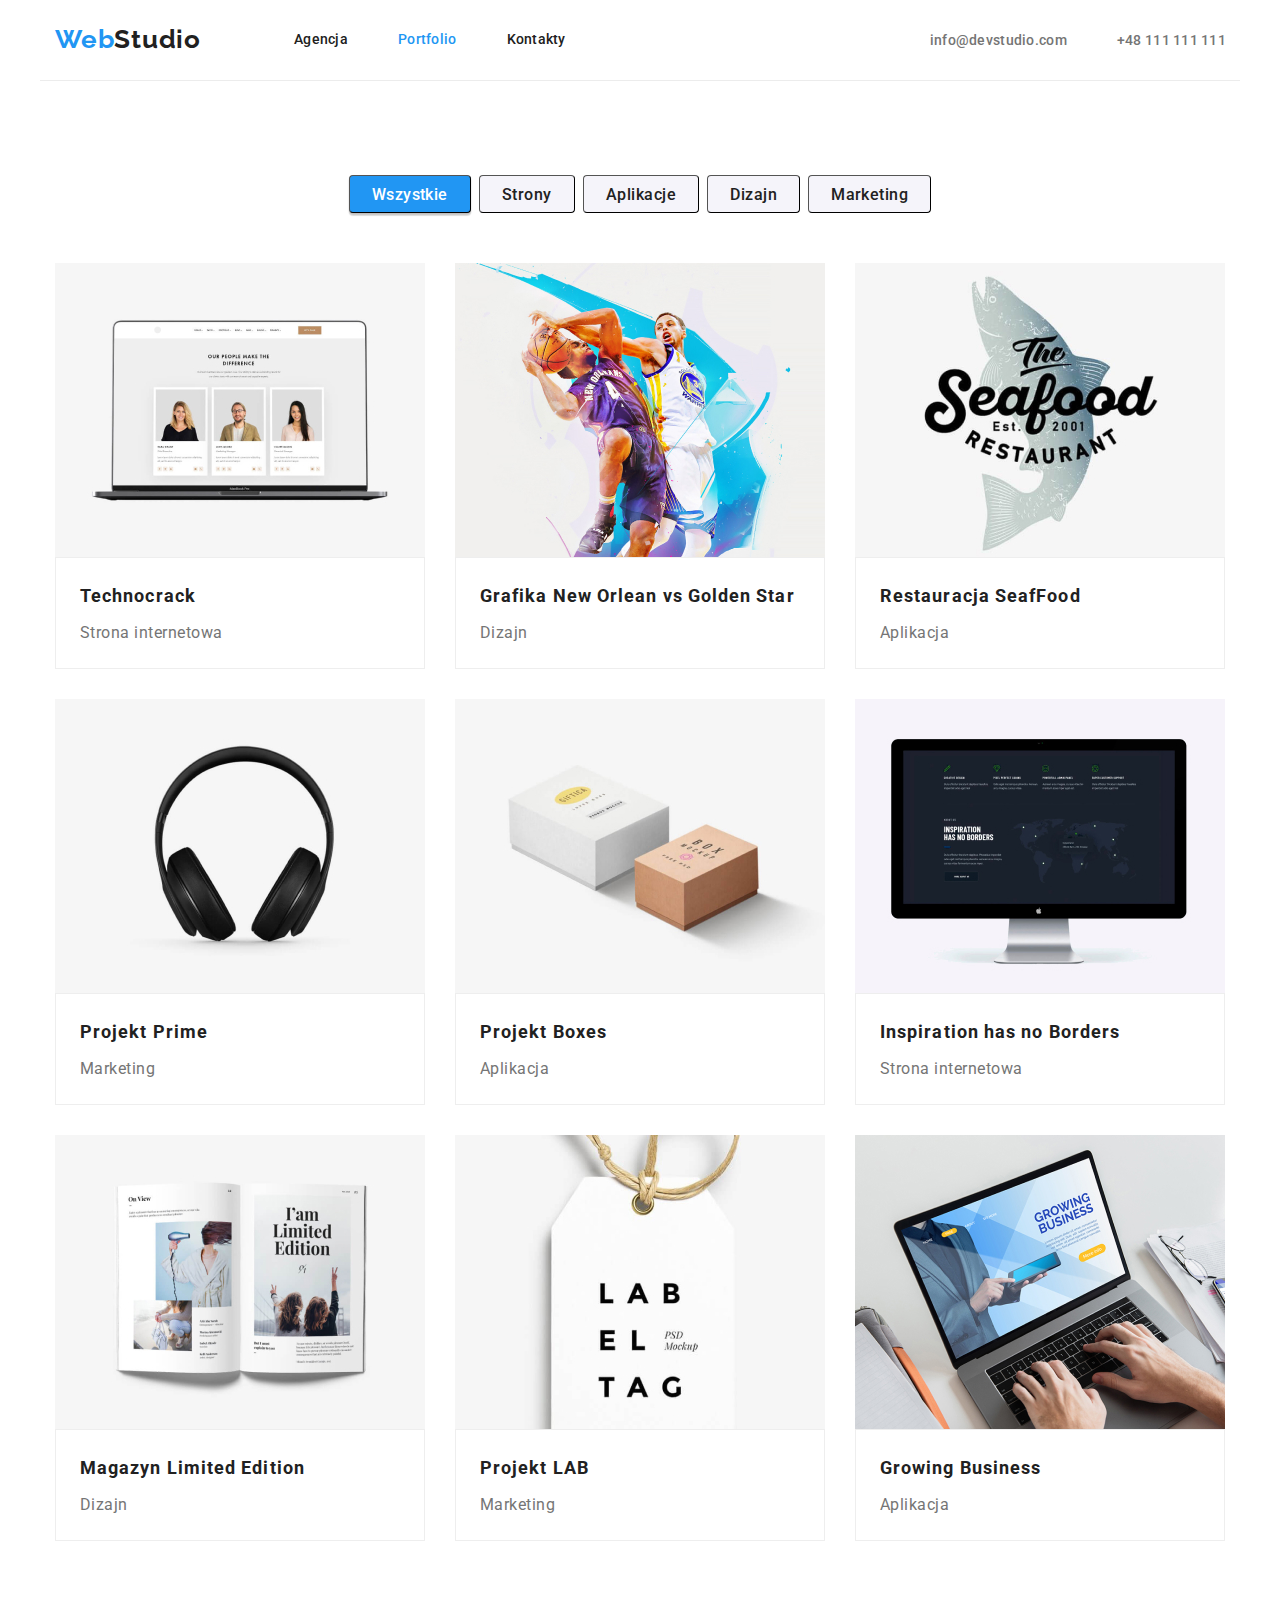
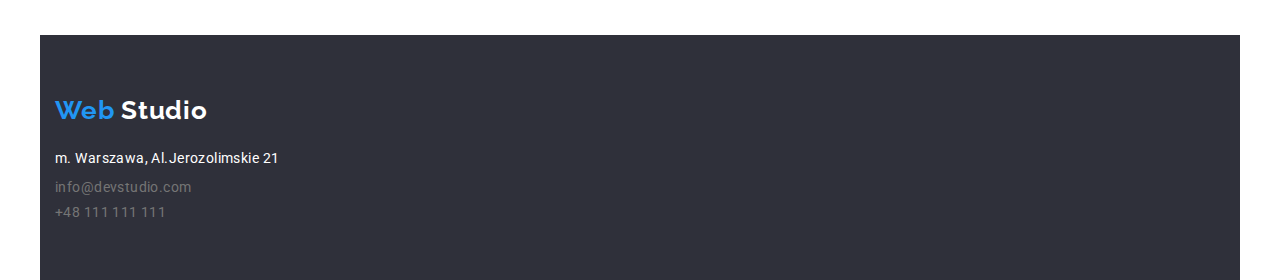
==== portfolio.html @ 27b205ba "Initial commit" ====
<!DOCTYPE html>
<html lang="pl">
  <head>
    <meta charset="UTF-8" />
    <meta http-equiv="X-UA-Compatible" content="IE=edge" />
    <meta name="viewport" content="width=device-width, initial-scale=1.0" />
    <title>Zad-dom-2-Porfolio</title>
    <link rel="preconnect" href="https://fonts.googleapis.com" />
    <link rel="preconnect" href="https://fonts.gstatic.com" crossorigin />
    <link href="https://fonts.googleapis.com/css2?family=Roboto:wght@400;500;700;900&display=swap" rel="stylesheet" />
    <link href="https://fonts.googleapis.com/css2?family=Raleway:wght@700&display=swap" rel="stylesheet" />
    <link rel="stylesheet" href="node_modules/modern-normalize/modern-normalize.css">
    <link rel="stylesheet" href="./css/styles.css" />
  </head>
  <body>
    <header class="strona naglowek odstep">
      <a class="logo logo-margines-lewy" href="index.html">
        <span>Web</span><span class="logo-stopka-gora">Studio</span>
      </a>
      <nav style="padding-left: 93px">
        <a class="link" href="index.html">Agencja</a>
        <span style="padding-left: 46px"></span>
        <a class="link" href=" portfolio.html" style="color: var(--kolor-logo)">Portfolio</a>
        <span style="padding-left: 46px"></span>
        <a class="link" href="#">Kontakty</a>
      </nav>
      <a class="kontakt" href="mailto:info@devstudio.com" style="padding-left: 364px">info@devstudio.com</a>
      <a class="kontakt" href="#" style="padding-left: 50px">+48 111 111 111</a>
    </header>
    <main class="strona odstep-sekcji">
      <div class="wiersz-przyciskow">
        <button class="przycisk przycisk-aktywny">Wszystkie</button>
        <button class="przycisk">Strony</button>
        <button class="przycisk">Aplikacje</button>
        <button class="przycisk">Dizajn</button>
        <button class="przycisk">Marketing</button>
      </div>
      <div class="kolumna-obrazow ">
        <div class="wiersz-obrazow ">
          <div>
            <img class="obraz" src="./images/technocrack.jpg" alt="pict1-1" />
            <div>
              <p class="obraz-tytul">Technocrack</p>
              <p class="obraz-opis">Strona internetowa</p>
            </div>
          </div>
          <div>
            <img class="obraz" src="./images/new_orlean.jpg" alt="pict2-1" />
            <div>
              <p class="obraz-tytul">Grafika New Orlean vs Golden Star</p>
              <p class="obraz-opis">Dizajn</p>
            </div>
          </div>
          <div>
            <img class="obraz" src="./images/seafood.jpg" alt="pict3-1" />
            <div>
              <p class="obraz-tytul">Restauracja SeafFood</p>
              <p class="obraz-opis">Aplikacja</p>
            </div>
          </div>
        </div>
        <div class="wiersz-obrazow">
          <div>
            <img class="obraz" src="./images/sluchawki.jpg" alt="pict2-1" />
            <div>
              <p class="obraz-tytul">Projekt Prime</p>
              <p class="obraz-opis">Marketing</p>
            </div>
          </div>
          <div>
            <img class="obraz" src="./images/boxes.jpg" alt="pict2-2" />
            <div>
              <p class="obraz-tytul">Projekt Boxes</p>
              <p class="obraz-opis">Aplikacja</p>
            </div>
          </div>
          <div>
            <img class="obraz" src="./images/computer.jpg" alt="pict2-3" />
            <div>
              <p class="obraz-tytul">Inspiration has no Borders</p>
              <p class="obraz-opis">Strona internetowa</p>
            </div>
          </div>
        </div>
        <div class="wiersz-obrazow">
          <div>
            <img class="obraz" src="./images/magazyn_ltd.jpg" alt="pict3-1" />
            <div>
              <p class="obraz-tytul">Magazyn Limited Edition</p>
              <p class="obraz-opis">Dizajn</p>
            </div>
          </div>
          <div>
            <img class="obraz" src="./images/projekt.jpg" alt="pict3-2" />
            <div>
              <p class="obraz-tytul">Projekt LAB</p>
              <p class="obraz-opis">Marketing</p>
            </div>
          </div>
          <div>
            <img class="obraz" src="./images/growing.jpg" alt="pict3-3" />
            <div>
              <p class="obraz-tytul">Growing Business</p>
              <p class="obraz-opis">Aplikacja</p>
            </div>
          </div>
        </div>
      </div>
      </div>
    </main>
    <footer class="strona stopka ">
      <p class="logo">
        <span>Web</span>
        <span class="logo-stopka-dol">Studio</span>
      </p>
      <address>
        <p class="kontakt kontakt-adres">m. Warszawa, Al.Jerozolimskie 21</p>
        <p style="padding-top: 8px">
          <a class="kontakt kontakt-stopka" href="mailto:info@devstudio.com">info@devstudio.com</a>
        </p>
        <p class="kontakt kontakt-stopka" style="padding-top: 8px"> +48 111 111 111 </p>
      </address>
    </footer>
  </body>
</html>
---- css/styles.css ----
:root {
  --kolor-domyslny: #212121;
  --kolor-logo: #2196f3;
  --kolor-kontakt: #757575;
  --kolor-przycisk-nieaktywny: #f5f4fa;
  --kolor-stopka: #2f303a;
  --kolor-margines-poziomy: #ececec;
  --kolor-tlo: #e5e5e5;
  --kolor-ramki-zdjec: #eeeeee;
}

* {
  margin: 0px;
  padding: 0px;
}

body {
  background-color: white;
  text-decoration: none;
  font-family: "Roboto";
  font-style: normal;
  font-weight: 500;
}

table {
  border-collapse: collapse;
}

h1 {
  font-weight: 900;
  font-size: 44px;
  line-height: 60px;
  text-align: center;
  letter-spacing: 0.06em;
  text-transform: uppercase;
  color: white;
}

img {
  display: block;

}

.strona {
  width: 1200px;
  margin-left: auto;
  margin-right: auto;
}

.odstep-sekcji {
  padding: 94px 0px;
}

.odstep-sekcji-dolny {
  padding-bottom: 94px;
}

.sekcja-naglowek {
  font-weight: 700;
  font-size: 36px;
  line-height: 42px;
  text-align: center;
  letter-spacing: 0.03em;  
  color: #212121;
  text-align: center;
  padding-bottom: 50px;
}

.naglowek {
  display: flex;
  background-color: white;
  align-items: center;
  padding-top: 24px;
  padding-bottom: 25px;
}

.stopka {
  background-color: var(--kolor-stopka);
  color: white;
  padding: 60px 15px;
}

.ogloszenie {
  text-align: center;
  background-color: var(--kolor-stopka);
  padding-top: 200px;
  padding-bottom: 280px;
}

.odstep {
  border-bottom: 1px solid var(--kolor-margines-poziomy);
}

.logo {
  text-decoration: none;
  font-family: "Raleway";
  font-style: normal;
  font-weight: 700;
  font-size: 26px;
  line-height: 31px;
  letter-spacing: 0.03em;
  color: var(--kolor-logo);
}

.logo-margines-lewy {
padding-left:15px
}

.logo .logo-stopka-gora {
  color: var(--kolor-domyslny);
}

.logo > .logo-stopka-dol {
  color: white;
}

.link {
  text-decoration: none;
  font-size: 14px;
  line-height: 16px;
  letter-spacing: 0.02em;
  color: var(--kolor-domyslny);
}

.link:visited {
  color: var(--kolor-domyslny);
}

.link:hover {
  color: var(--kolor-logo);
}

.kontakt {
  text-decoration: none;
  font-family: "Roboto";
  font-style: normal;
  font-weight: 500;
  font-size: 14px;
  line-height: 16px;
  letter-spacing: 0.02em;
  color: var(--kolor-kontakt);
}

.kontakt-adres {
  padding-top: 20px;
  font-weight: 400;
  font-size: 14px;
  line-height: 24px;
  letter-spacing: 0.03em;
  color: #ffffff;
}

.kontakt-adres:hover {
  text-decoration-color: var(--kolor-logo);
}

.kontakt-stopka {
  letter-spacing: 0.03em;
  font-weight: 400;
}

/* .kontakt:hover {
  text-decoration-color: var(--kolor-logo);
} */

.wiersz-przyciskow {
  padding-bottom: 50px;
  display: flex; 
  gap: 8px;
  justify-content: center;
  }

.przycisk {
  
  height: 38px;
  font-family: "Roboto";
  font-style: normal;
  font-weight: 500;
  font-size: 16px;
  line-height: 26px;
  text-align: center;
  letter-spacing: 0.03em;
  color: var(--kolor-domyslny);
  background: var(--kolor-przycisk-nieaktywny);
  border-radius: 4px;
  border-width: 1px;
  padding: 6px 22px;
}

.przycisk-usluga {
  font-family: 'Roboto';
  font-style: normal;
  font-weight: 700;
  font-size: 16px;
  line-height: 30px;
  display: flex;
  /* align-items: center;
  text-align: center; */
  padding-top: 10px;
  padding-bottom: 10px;
  padding-left: 42px;
  padding-right: 41px;
  margin-top: 30px;
  margin-left: auto;
  margin-right: auto;
  letter-spacing: 0.06em;
  color: #FFFFFF
  background: var(--kolor-logo);
  box-shadow: 0px 4px 4px rgba(0, 0, 0, 0.15);
border-radius: 4px;
}

.przycisk:hover {
  border-color: var(--kolor-logo);
  border-width: 1px;
}

.przycisk-aktywny {
  color: white;
  background: var(--kolor-logo);
  border-width: 1px;
  box-shadow: 0px 3px 1px rgba(0, 0, 0, 0.1), 0px 1px 2px rgba(0, 0, 0, 0.08),
    0px 2px 2px rgba(0, 0, 0, 0.12);
}

.przycisk-aktywny :hover {
  border-color: var(--kolor-logo);
  border-width: 1px;
}

.tabela-obrazkow {
  /* border-spacing: 30px; */
  border-collapse: separate;
  margin-left: auto;
  margin-right: auto;
}

.wiersz-obrazow {
  display: flex;
  justify-content: center;
  gap: 30px;
}

.kolumna-obrazow {
  display: flex;
  flex-direction: column;
  gap: 30px;
}

.wiersz-obrazow div div {
  border: 1px solid var(--kolor-ramki-zdjec);
}

.wiersz-obrazow figure {
  border: 1px solid green;
  /* var(--kolor-ramki-zdjec); */
}

.obraz {
  width: 370px;
  height: 294px;
}

.obraz-tytul {
  padding-top: 20px;
  padding-left: 24px;
  padding-bottom: 4px;
  font-weight: 700;
  font-size: 18px;
  line-height: 36px;
  letter-spacing: 0.06em;
  color: #212121;
}

.obraz-opis {
  padding-left: 24px;
  padding-bottom: 20px;
  font-weight: 400;
  font-size: 16px;
  line-height: 30px;
  letter-spacing: 0.03em;
  color: #757575;
}

.obraz-zespol-tytul {
font-weight: 400;
font-size: 16px;
line-height: 19px;
text-align: center;
letter-spacing: 0.03em;
color: #757575
margin-top: 10px;
pmargin-bottom: 30px;
}

.obraz-zespol-imie {
font-weight: 500;
font-size: 16px;
line-height: 19px;
text-align: center;
letter-spacing: 0.03em;
color: #212121;
margin-top: 30px;
}
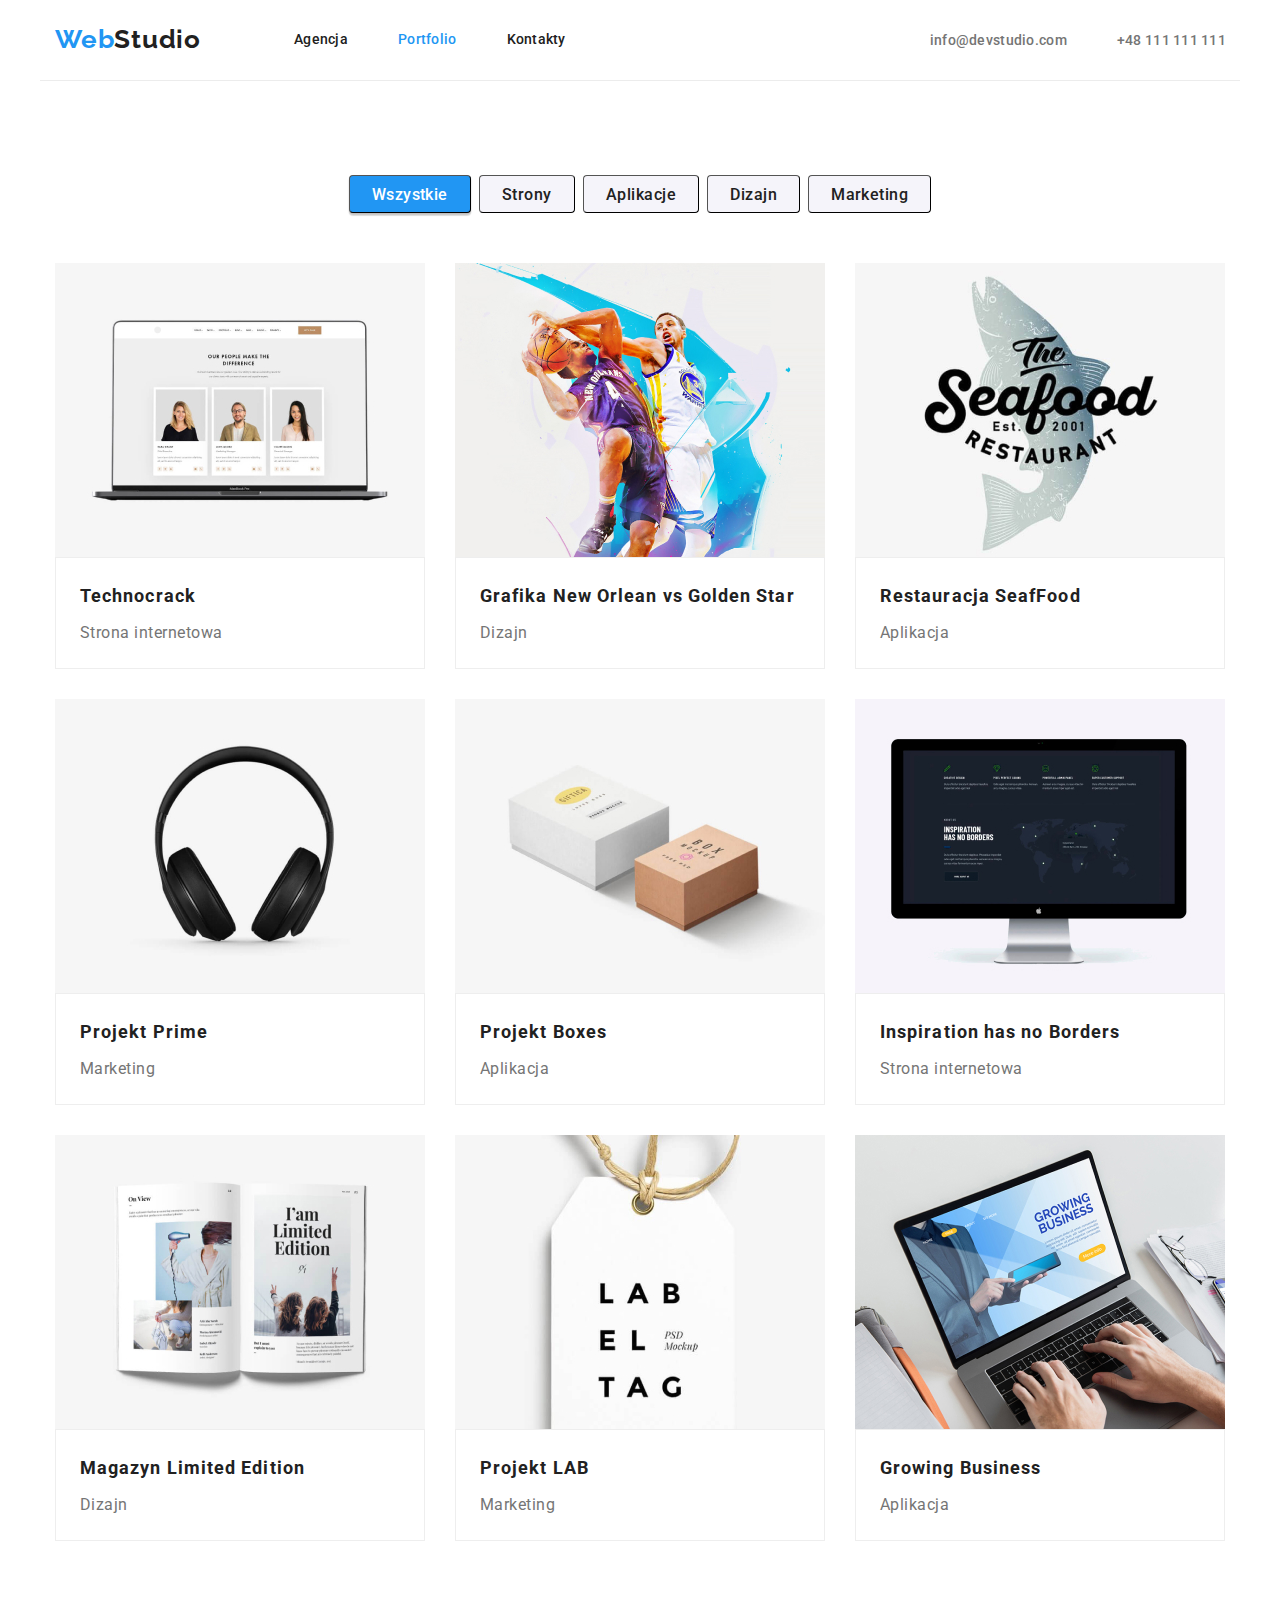
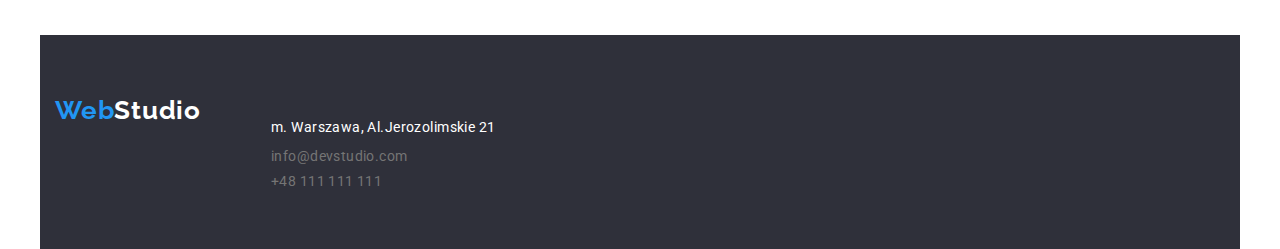
==== commit 8ddc5bed: "zadanie domowe 4" ====
--- a/portfolio.html
+++ b/portfolio.html
@@ -7,24 +7,41 @@
     <title>Zad-dom-2-Porfolio</title>
     <link rel="preconnect" href="https://fonts.googleapis.com" />
     <link rel="preconnect" href="https://fonts.gstatic.com" crossorigin />
-    <link href="https://fonts.googleapis.com/css2?family=Roboto:wght@400;500;700;900&display=swap" rel="stylesheet" />
-    <link href="https://fonts.googleapis.com/css2?family=Raleway:wght@700&display=swap" rel="stylesheet" />
-    <link rel="stylesheet" href="node_modules/modern-normalize/modern-normalize.css">
+    <link
+      href="https://fonts.googleapis.com/css2?family=Roboto:wght@400;500;700;900&display=swap"
+      rel="stylesheet"
+    />
+    <link
+      href="https://fonts.googleapis.com/css2?family=Raleway:wght@700&display=swap"
+      rel="stylesheet"
+    />
+    <link
+      rel="stylesheet"
+      href="node_modules/modern-normalize/modern-normalize.css"
+    />
     <link rel="stylesheet" href="./css/styles.css" />
   </head>
   <body>
     <header class="strona naglowek odstep">
       <a class="logo logo-margines-lewy" href="index.html">
-        <span>Web</span><span class="logo-stopka-gora">Studio</span>
+        <span>Web</span>
+        <span class="logo-stopka-gora">Studio</span>
       </a>
       <nav style="padding-left: 93px">
         <a class="link" href="index.html">Agencja</a>
         <span style="padding-left: 46px"></span>
-        <a class="link" href=" portfolio.html" style="color: var(--kolor-logo)">Portfolio</a>
+        <a class="link" href=" portfolio.html" style="color: var(--kolor-logo)"
+          >Portfolio</a
+        >
         <span style="padding-left: 46px"></span>
         <a class="link" href="#">Kontakty</a>
       </nav>
-      <a class="kontakt" href="mailto:info@devstudio.com" style="padding-left: 364px">info@devstudio.com</a>
+      <a
+        class="kontakt"
+        href="mailto:info@devstudio.com"
+        style="padding-left: 364px"
+        >info@devstudio.com</a
+      >
       <a class="kontakt" href="#" style="padding-left: 50px">+48 111 111 111</a>
     </header>
     <main class="strona odstep-sekcji">
@@ -35,8 +52,8 @@
         <button class="przycisk">Dizajn</button>
         <button class="przycisk">Marketing</button>
       </div>
-      <div class="kolumna-obrazow ">
-        <div class="wiersz-obrazow ">
+      <div class="kolumna-obrazow">
+        <div class="wiersz-obrazow">
           <div>
             <img class="obraz" src="./images/technocrack.jpg" alt="pict1-1" />
             <div>
@@ -106,9 +123,8 @@
           </div>
         </div>
       </div>
-      </div>
     </main>
-    <footer class="strona stopka ">
+    <footer class="strona stopka">
       <p class="logo">
         <span>Web</span>
         <span class="logo-stopka-dol">Studio</span>
@@ -116,10 +132,14 @@
       <address>
         <p class="kontakt kontakt-adres">m. Warszawa, Al.Jerozolimskie 21</p>
         <p style="padding-top: 8px">
-          <a class="kontakt kontakt-stopka" href="mailto:info@devstudio.com">info@devstudio.com</a>
+          <a class="kontakt kontakt-stopka" href="mailto:info@devstudio.com"
+            >info@devstudio.com</a
+          >
         </p>
-        <p class="kontakt kontakt-stopka" style="padding-top: 8px"> +48 111 111 111 </p>
+        <p class="kontakt kontakt-stopka" style="padding-top: 8px">
+          +48 111 111 111
+        </p>
       </address>
     </footer>
   </body>
-</html>+</html>
--- a/css/styles.css
+++ b/css/styles.css
@@ -7,6 +7,7 @@
   --kolor-margines-poziomy: #ececec;
   --kolor-tlo: #e5e5e5;
   --kolor-ramki-zdjec: #eeeeee;
+  --kolor-ikon:  #AFB1B8;
 }
 
 * {
@@ -75,16 +76,31 @@
 }
 
 .stopka {
+  display: flex;
   background-color: var(--kolor-stopka);
   color: white;
   padding: 60px 15px;
-}
+  gap: 70px;
+}
+
+.stopka-2 {
+  font-weight: 700;
+  font-size: 14px;
+  line-height: 16px;
+  letter-spacing: 0.03em;
+  text-transform: uppercase;
+  color: #FFFFFF;
+  margin-top: 12px;
+  margin-bottom: 20px;
+  }
+
 
 .ogloszenie {
   text-align: center;
   background-color: var(--kolor-stopka);
   padding-top: 200px;
   padding-bottom: 280px;
+  background-image: url("../images/tlo.png");
 }
 
 .odstep {
@@ -92,6 +108,7 @@
 }
 
 .logo {
+  display: flex;
   text-decoration: none;
   font-family: "Raleway";
   font-style: normal;
@@ -103,7 +120,7 @@
 }
 
 .logo-margines-lewy {
-padding-left:15px
+margin-left:15px;
 }
 
 .logo .logo-stopka-gora {
@@ -126,7 +143,8 @@
   color: var(--kolor-domyslny);
 }
 
-.link:hover {
+.link:hover,
+.link:focus {
   color: var(--kolor-logo);
 }
 
@@ -159,9 +177,20 @@
   font-weight: 400;
 }
 
-/* .kontakt:hover {
-  text-decoration-color: var(--kolor-logo);
-} */
+.kontakt-icon {
+  display: flex;
+  flex-direction: row;
+  justify-content: right;
+  align-items: center;
+  gap: 10px;
+  fill: var(--kolor-kontakt);
+  }
+
+  .kontakt-icon:hover,
+  .kontakt-icon:focus {
+    fill: var(--kolor-logo);
+    color: var(--kolor-logo);
+  }
 
 .wiersz-przyciskow {
   padding-bottom: 50px;
@@ -194,8 +223,6 @@
   font-size: 16px;
   line-height: 30px;
   display: flex;
-  /* align-items: center;
-  text-align: center; */
   padding-top: 10px;
   padding-bottom: 10px;
   padding-left: 42px;
@@ -228,11 +255,10 @@
   border-width: 1px;
 }
 
-.tabela-obrazkow {
-  /* border-spacing: 30px; */
-  border-collapse: separate;
-  margin-left: auto;
-  margin-right: auto;
+.kolumna-obrazow {
+  display: flex;
+  flex-direction: column;
+  gap: 30px;
 }
 
 .wiersz-obrazow {
@@ -241,18 +267,25 @@
   gap: 30px;
 }
 
-.kolumna-obrazow {
-  display: flex;
-  flex-direction: column;
-  gap: 30px;
+.wiersz-obrazow > div:hover {
+ box-shadow: 0px 1px 1px rgba(0, 0, 0, 0.12), 0px 4px 4px rgba(0, 0, 0, 0.06), 1px 4px 6px rgba(0, 0, 0, 0.16);
 }
 
 .wiersz-obrazow div div {
   border: 1px solid var(--kolor-ramki-zdjec);
 }
 
-.wiersz-obrazow figure {
-  border: 1px solid green;
+.wiersz-zespolu {
+  display: flex;
+  justify-content: center;
+  gap: 30px;
+}
+
+.wiersz-zespolu> div {
+  /* border: 1px solid green; */
+  border-radius: 0px 0px 4px 4px;
+  background-color: white;
+  box-shadow: 0px 1px 3px rgba(0, 0, 0, 0.12), 0px 1px 1px rgba(0, 0, 0, 0.14), 0px 2px 1px rgba(0, 0, 0, 0.2);
   /* var(--kolor-ramki-zdjec); */
 }
 
@@ -282,23 +315,121 @@
   color: #757575;
 }
 
+.obraz-zespol-imie {
+  font-weight: 500;
+  font-size: 16px;
+  line-height: 19px;
+  text-align: center;
+  letter-spacing: 0.03em;
+  color: #212121;
+  margin-top: 30px;
+  }
+
 .obraz-zespol-tytul {
 font-weight: 400;
 font-size: 16px;
 line-height: 19px;
 text-align: center;
 letter-spacing: 0.03em;
-color: #757575
+color: #757575;
 margin-top: 10px;
-pmargin-bottom: 30px;
-}
-
-.obraz-zespol-imie {
-font-weight: 500;
-font-size: 16px;
-line-height: 19px;
-text-align: center;
-letter-spacing: 0.03em;
-color: #212121;
-margin-top: 30px;
-}+margin-bottom: 16px;
+}
+
+.icon {
+  fill: #2a2a2a;
+}
+
+  .tabela-ipsum {
+    display: flex;
+    justify-content: center;
+    gap: 30px;
+    padding-left: 15px;
+    padding-right: 15px;
+  }
+
+  .tabela-ipsum2 {
+    display: flex;
+    justify-content: center;
+    gap: 30px;
+  }
+
+  .box {
+    display: flex;
+    height: 120px;
+    background: #F5F4FA;
+    border-radius: 4px;
+    margin-bottom: 30px;
+    justify-content: center;
+    align-items: center;
+  }
+
+  .box2 {
+    display: flex;
+    width: 170px;
+    height: 92px;
+    border: 1px solid var(--kolor-ikon);
+    border-radius: 4px;
+    justify-content: center;
+    align-items: center;
+    gap: 30px;
+    fill: var(--kolor-ikon)
+  }
+
+  .box2:hover,
+  .box2:focus {
+    border-color: var(--kolor-logo);
+    fill: var(--kolor-logo);
+  }
+
+  .kolo {
+    display: flex;
+    width: 44px;
+    height: 44px;
+    gap:10px;
+    border-radius: 50%;
+    background-color: rgba(255, 255, 255, 0.1);
+    justify-content: center;
+    align-items: center;
+  }
+
+  .kolo:hover,
+  .kolo:focus {
+  background-color: var(--kolor-logo);
+  }
+
+  .icon-social-media {
+    display: flex;
+    justify-content: center;
+    margin-bottom: 30px;
+    gap: 10px;
+    color: var(--kolor-ikon);
+  }
+
+  .icon-social-media-stopka {
+  display: flex;
+  justify-content: center;
+  gap: 10px;
+  margin-bottom: 30px;
+  fill: white
+}
+
+.kolo-biale {
+  display: flex;
+  width: 44px;
+  height: 44px;
+  border-radius: 50%;
+  justify-content: center;
+  align-items: center;
+  fill: var(--kolor-ikon);
+}
+
+  .kolo-biale:hover,
+  .kolo-biale:focus {
+    background-color: var(--kolor-logo);
+    fill: white
+  }
+
+
+
+
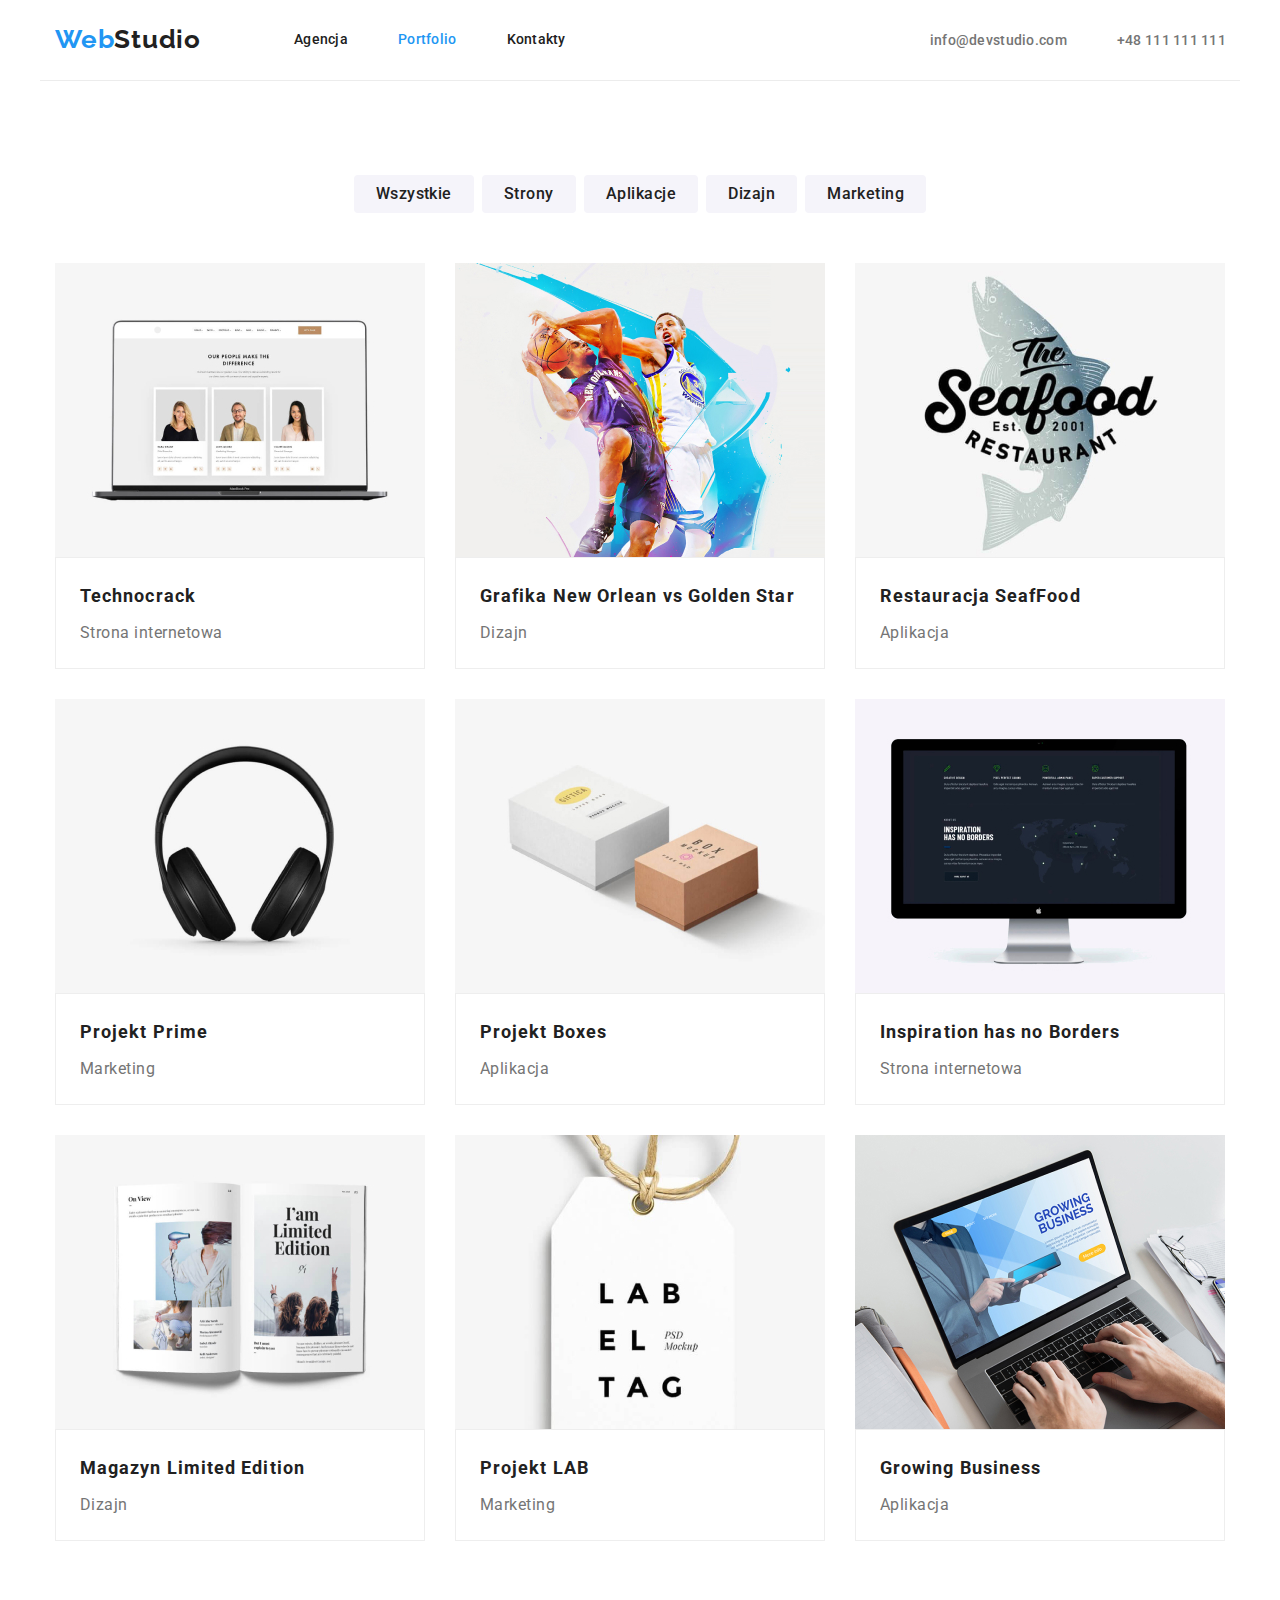
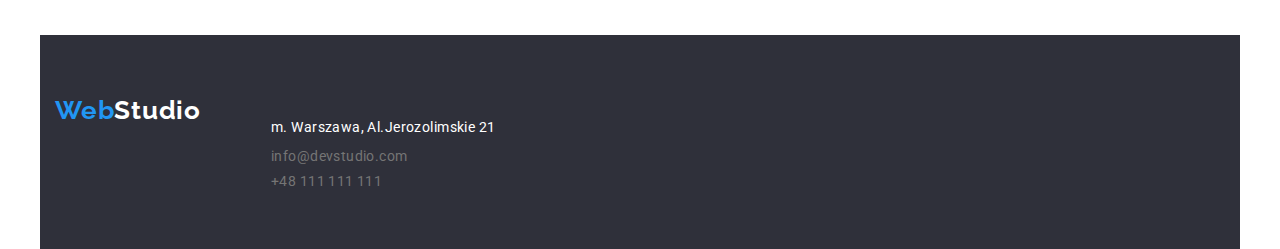
==== commit 13f213cb: "zad.4" ====
--- a/portfolio.html
+++ b/portfolio.html
@@ -46,7 +46,7 @@
     </header>
     <main class="strona odstep-sekcji">
       <div class="wiersz-przyciskow">
-        <button class="przycisk przycisk-aktywny">Wszystkie</button>
+        <button class="przycisk">Wszystkie</button>
         <button class="przycisk">Strony</button>
         <button class="przycisk">Aplikacje</button>
         <button class="przycisk">Dizajn</button>
--- a/css/styles.css
+++ b/css/styles.css
@@ -7,7 +7,7 @@
   --kolor-margines-poziomy: #ececec;
   --kolor-tlo: #e5e5e5;
   --kolor-ramki-zdjec: #eeeeee;
-  --kolor-ikon:  #AFB1B8;
+  --kolor-ikon: #afb1b8;
 }
 
 * {
@@ -39,7 +39,11 @@
 
 img {
   display: block;
-
+}
+
+button {
+  border: none;
+  outline: none;
 }
 
 .strona {
@@ -61,7 +65,7 @@
   font-size: 36px;
   line-height: 42px;
   text-align: center;
-  letter-spacing: 0.03em;  
+  letter-spacing: 0.03em;
   color: #212121;
   text-align: center;
   padding-bottom: 50px;
@@ -89,11 +93,10 @@
   line-height: 16px;
   letter-spacing: 0.03em;
   text-transform: uppercase;
-  color: #FFFFFF;
+  color: #ffffff;
   margin-top: 12px;
   margin-bottom: 20px;
-  }
-
+}
 
 .ogloszenie {
   text-align: center;
@@ -120,7 +123,7 @@
 }
 
 .logo-margines-lewy {
-margin-left:15px;
+  margin-left: 15px;
 }
 
 .logo .logo-stopka-gora {
@@ -168,13 +171,19 @@
   color: #ffffff;
 }
 
-.kontakt-adres:hover {
+.kontakt-adres:hover,
+.kontakt-adres:focus {
   text-decoration-color: var(--kolor-logo);
 }
 
 .kontakt-stopka {
   letter-spacing: 0.03em;
   font-weight: 400;
+}
+
+.kontakt:hover,
+.kontakt:focus {
+  color: var(--kolor-logo);
 }
 
 .kontakt-icon {
@@ -184,23 +193,23 @@
   align-items: center;
   gap: 10px;
   fill: var(--kolor-kontakt);
-  }
-
-  .kontakt-icon:hover,
-  .kontakt-icon:focus {
-    fill: var(--kolor-logo);
-    color: var(--kolor-logo);
-  }
+}
+
+.kontakt-icon:hover,
+.kontakt-icon:focus {
+  fill: var(--kolor-logo);
+  color: var(--kolor-logo);
+}
 
 .wiersz-przyciskow {
   padding-bottom: 50px;
-  display: flex; 
+  display: flex;
   gap: 8px;
   justify-content: center;
-  }
+}
 
 .przycisk {
-  
+  text-decoration: none;
   height: 38px;
   font-family: "Roboto";
   font-style: normal;
@@ -209,15 +218,27 @@
   line-height: 26px;
   text-align: center;
   letter-spacing: 0.03em;
+  background: var(--kolor-przycisk-nieaktywny);
   color: var(--kolor-domyslny);
-  background: var(--kolor-przycisk-nieaktywny);
+  padding: 6px 22px;
   border-radius: 4px;
+}
+
+/* .przycisk-aktywnyx {
+  color: white;
+  background: var(--kolor-logo);
   border-width: 1px;
-  padding: 6px 22px;
-}
+  box-shadow: 0px 3px 1px rgba(0, 0, 0, 0.1), 0px 1px 2px rgba(0, 0, 0, 0.08),
+    0px 2px 2px rgba(0, 0, 0, 0.12);
+}
+
+.przycisk-aktywny :hover {
+  border-color: var(--kolor-logo);
+  border-width: 1px;
+} */
 
 .przycisk-usluga {
-  font-family: 'Roboto';
+  font-family: "Roboto";
   font-style: normal;
   font-weight: 700;
   font-size: 16px;
@@ -231,28 +252,19 @@
   margin-left: auto;
   margin-right: auto;
   letter-spacing: 0.06em;
-  color: #FFFFFF
+  color: #ffffff;
   background: var(--kolor-logo);
   box-shadow: 0px 4px 4px rgba(0, 0, 0, 0.15);
-border-radius: 4px;
-}
-
-.przycisk:hover {
-  border-color: var(--kolor-logo);
-  border-width: 1px;
-}
-
-.przycisk-aktywny {
+  border-radius: 4px;
+}
+
+.przycisk:hover,
+.przycisk:focus {
   color: white;
   background: var(--kolor-logo);
-  border-width: 1px;
   box-shadow: 0px 3px 1px rgba(0, 0, 0, 0.1), 0px 1px 2px rgba(0, 0, 0, 0.08),
     0px 2px 2px rgba(0, 0, 0, 0.12);
-}
-
-.przycisk-aktywny :hover {
-  border-color: var(--kolor-logo);
-  border-width: 1px;
+  border-radius: 4px;
 }
 
 .kolumna-obrazow {
@@ -268,7 +280,8 @@
 }
 
 .wiersz-obrazow > div:hover {
- box-shadow: 0px 1px 1px rgba(0, 0, 0, 0.12), 0px 4px 4px rgba(0, 0, 0, 0.06), 1px 4px 6px rgba(0, 0, 0, 0.16);
+  box-shadow: 0px 1px 1px rgba(0, 0, 0, 0.12), 0px 4px 4px rgba(0, 0, 0, 0.06),
+    1px 4px 6px rgba(0, 0, 0, 0.16);
 }
 
 .wiersz-obrazow div div {
@@ -281,11 +294,12 @@
   gap: 30px;
 }
 
-.wiersz-zespolu> div {
+.wiersz-zespolu > div {
   /* border: 1px solid green; */
   border-radius: 0px 0px 4px 4px;
   background-color: white;
-  box-shadow: 0px 1px 3px rgba(0, 0, 0, 0.12), 0px 1px 1px rgba(0, 0, 0, 0.14), 0px 2px 1px rgba(0, 0, 0, 0.2);
+  box-shadow: 0px 1px 3px rgba(0, 0, 0, 0.12), 0px 1px 1px rgba(0, 0, 0, 0.14),
+    0px 2px 1px rgba(0, 0, 0, 0.2);
   /* var(--kolor-ramki-zdjec); */
 }
 
@@ -323,95 +337,95 @@
   letter-spacing: 0.03em;
   color: #212121;
   margin-top: 30px;
-  }
+}
 
 .obraz-zespol-tytul {
-font-weight: 400;
-font-size: 16px;
-line-height: 19px;
-text-align: center;
-letter-spacing: 0.03em;
-color: #757575;
-margin-top: 10px;
-margin-bottom: 16px;
+  font-weight: 400;
+  font-size: 16px;
+  line-height: 19px;
+  text-align: center;
+  letter-spacing: 0.03em;
+  color: #757575;
+  margin-top: 10px;
+  margin-bottom: 16px;
 }
 
 .icon {
   fill: #2a2a2a;
 }
 
-  .tabela-ipsum {
-    display: flex;
-    justify-content: center;
-    gap: 30px;
-    padding-left: 15px;
-    padding-right: 15px;
-  }
-
-  .tabela-ipsum2 {
-    display: flex;
-    justify-content: center;
-    gap: 30px;
-  }
-
-  .box {
-    display: flex;
-    height: 120px;
-    background: #F5F4FA;
-    border-radius: 4px;
-    margin-bottom: 30px;
-    justify-content: center;
-    align-items: center;
-  }
-
-  .box2 {
-    display: flex;
-    width: 170px;
-    height: 92px;
-    border: 1px solid var(--kolor-ikon);
-    border-radius: 4px;
-    justify-content: center;
-    align-items: center;
-    gap: 30px;
-    fill: var(--kolor-ikon)
-  }
-
-  .box2:hover,
-  .box2:focus {
-    border-color: var(--kolor-logo);
-    fill: var(--kolor-logo);
-  }
-
-  .kolo {
-    display: flex;
-    width: 44px;
-    height: 44px;
-    gap:10px;
-    border-radius: 50%;
-    background-color: rgba(255, 255, 255, 0.1);
-    justify-content: center;
-    align-items: center;
-  }
-
-  .kolo:hover,
-  .kolo:focus {
+.tabela-ipsum {
+  display: flex;
+  justify-content: center;
+  gap: 30px;
+  padding-left: 15px;
+  padding-right: 15px;
+}
+
+.tabela-ipsum2 {
+  display: flex;
+  justify-content: center;
+  gap: 30px;
+}
+
+.box {
+  display: flex;
+  height: 120px;
+  background: #f5f4fa;
+  border-radius: 4px;
+  margin-bottom: 30px;
+  justify-content: center;
+  align-items: center;
+}
+
+.box2 {
+  display: flex;
+  width: 170px;
+  height: 92px;
+  border: 1px solid var(--kolor-ikon);
+  border-radius: 4px;
+  justify-content: center;
+  align-items: center;
+  gap: 30px;
+  fill: var(--kolor-ikon);
+}
+
+.box2:hover,
+.box2:focus {
+  border-color: var(--kolor-logo);
+  fill: var(--kolor-logo);
+}
+
+.kolo {
+  display: flex;
+  width: 44px;
+  height: 44px;
+  gap: 10px;
+  border-radius: 50%;
+  background-color: rgba(255, 255, 255, 0.1);
+  justify-content: center;
+  align-items: center;
+}
+
+.kolo:hover,
+.kolo:focus {
   background-color: var(--kolor-logo);
-  }
-
-  .icon-social-media {
-    display: flex;
-    justify-content: center;
-    margin-bottom: 30px;
-    gap: 10px;
-    color: var(--kolor-ikon);
-  }
-
-  .icon-social-media-stopka {
+}
+
+.icon-social-media {
+  display: flex;
+  justify-content: center;
+  margin-bottom: 30px;
+  gap: 10px;
+  color: var(--kolor-ikon);
+}
+
+.icon-social-media-stopka {
   display: flex;
   justify-content: center;
   gap: 10px;
   margin-bottom: 30px;
-  fill: white
+  fill: white;
 }
 
 .kolo-biale {
@@ -424,12 +438,8 @@
   fill: var(--kolor-ikon);
 }
 
-  .kolo-biale:hover,
-  .kolo-biale:focus {
-    background-color: var(--kolor-logo);
-    fill: white
-  }
-
-
-
-
+.kolo-biale:hover,
+.kolo-biale:focus {
+  background-color: var(--kolor-logo);
+  fill: white;
+}
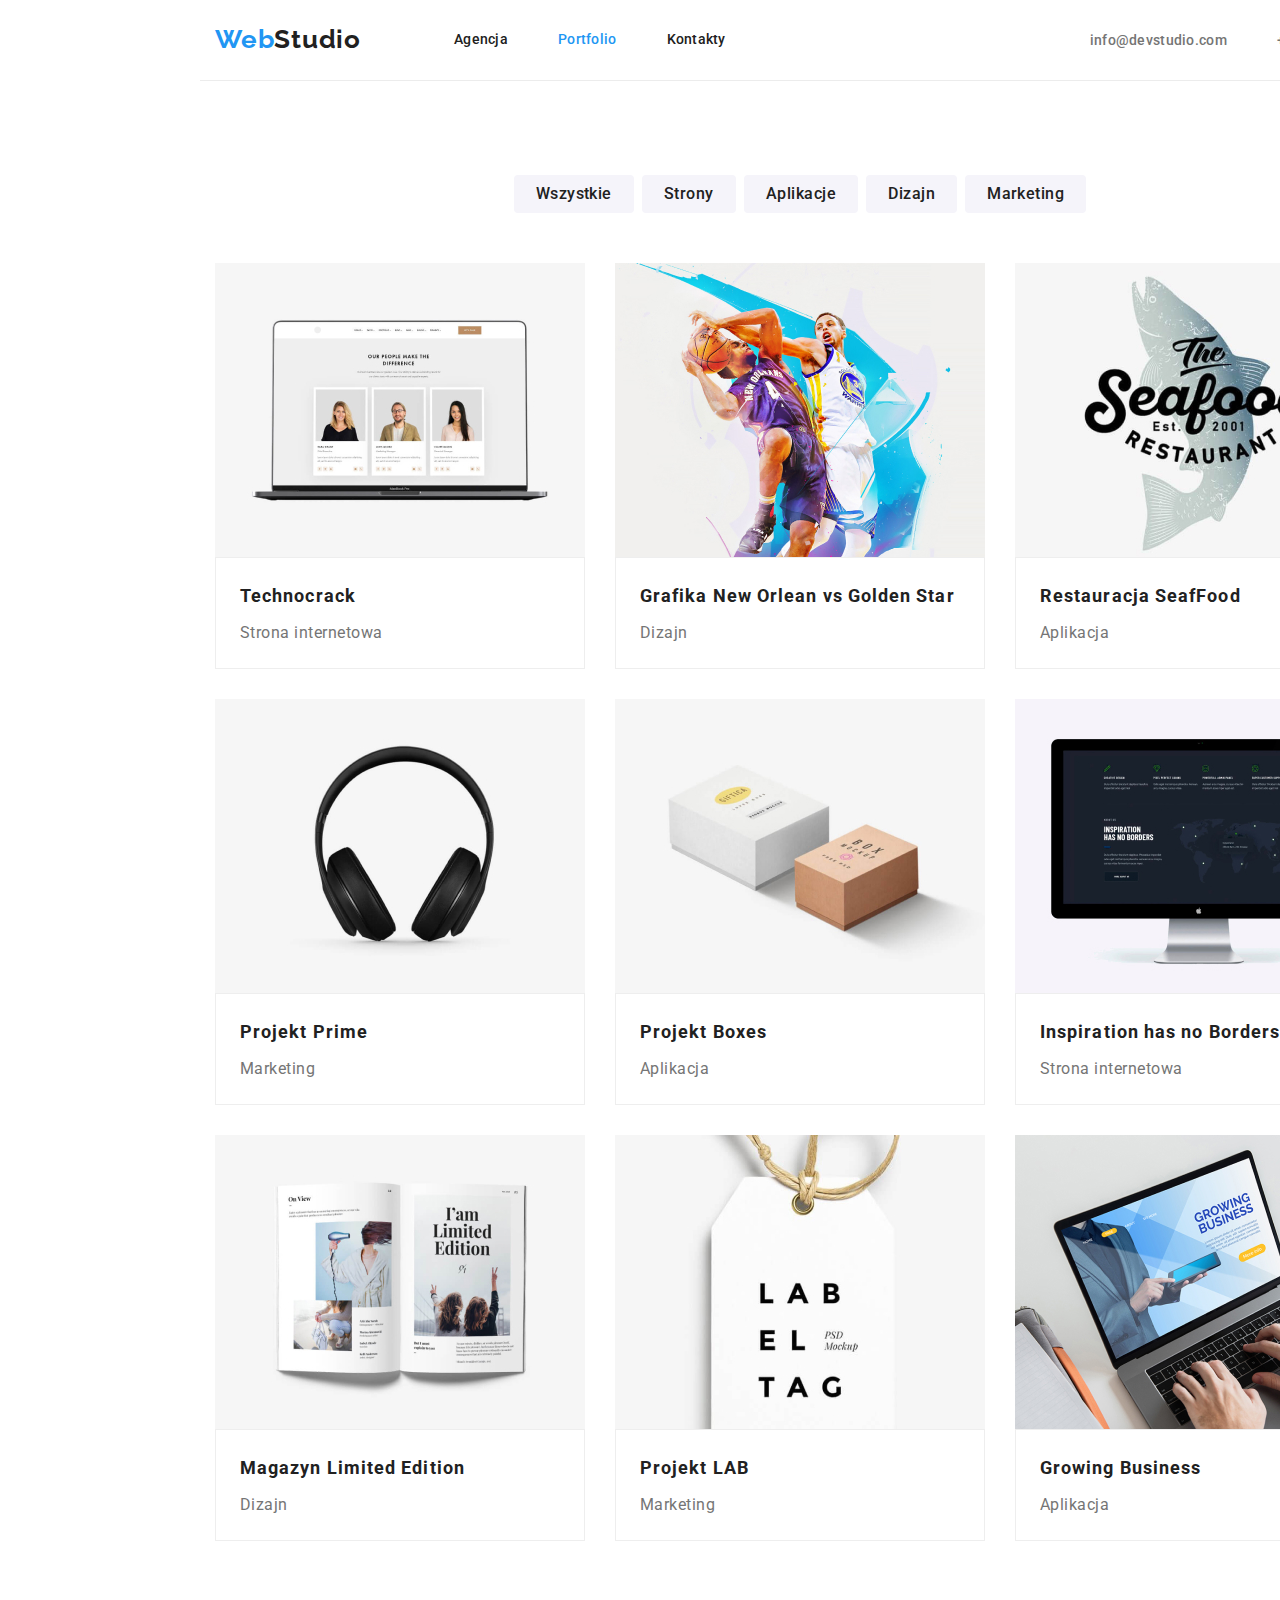
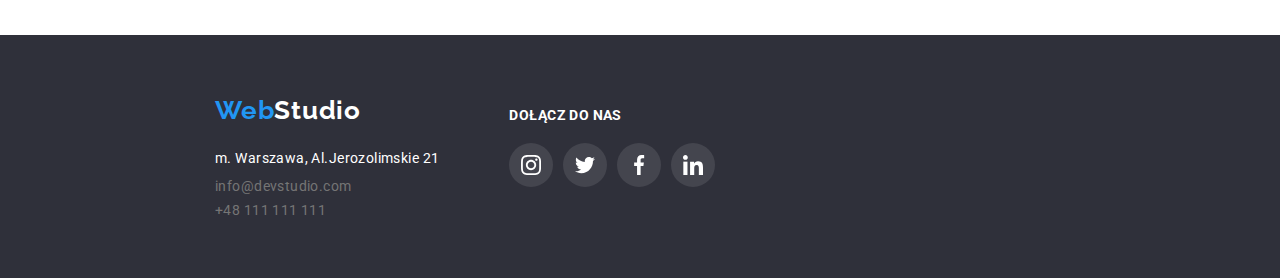
==== commit 010c475d: "zadanie 4" ====
--- a/portfolio.html
+++ b/portfolio.html
@@ -21,7 +21,7 @@
     />
     <link rel="stylesheet" href="./css/styles.css" />
   </head>
-  <body>
+  <body class="container">
     <header class="strona naglowek odstep">
       <a class="logo logo-margines-lewy" href="index.html">
         <span>Web</span>
@@ -124,22 +124,53 @@
         </div>
       </div>
     </main>
-    <footer class="strona stopka">
-      <p class="logo">
-        <span>Web</span>
-        <span class="logo-stopka-dol">Studio</span>
-      </p>
-      <address>
-        <p class="kontakt kontakt-adres">m. Warszawa, Al.Jerozolimskie 21</p>
-        <p style="padding-top: 8px">
-          <a class="kontakt kontakt-stopka" href="mailto:info@devstudio.com"
-            >info@devstudio.com</a
-          >
-        </p>
-        <p class="kontakt kontakt-stopka" style="padding-top: 8px">
-          +48 111 111 111
-        </p>
-      </address>
+
+    <footer>
+      <div class="stopka strona">
+        <div>
+          <div class="logo">
+            <p>Web</p>
+            <p class="logo-stopka-dol">Studio</p>
+          </div>
+          <address>
+            <p class="kontakt kontakt-adres">
+              m. Warszawa, Al.Jerozolimskie 21
+            </p>
+            <p class="kontakt kontakt-stopka" style="padding-top: 8px">
+              info@devstudio.com
+            </p>
+            <p class="kontakt kontakt-stopka" style="padding-top: 8px">
+              +48 111 111 111
+            </p>
+          </address>
+        </div>
+
+        <div>
+          <p class="stopka-2">DOŁĄCZ DO NAS</p>
+          <div class="icon-social-media-stopka">
+            <div class="kolo">
+              <svg width="20" height="20">
+                <use href="./images/icons.svg#icon-instagram"></use>
+              </svg>
+            </div>
+            <div class="kolo">
+              <svg width="20" height="20">
+                <use href="./images/icons.svg#icon-twitter"></use>
+              </svg>
+            </div>
+            <div class="kolo">
+              <svg width="20" height="20">
+                <use href="./images/icons.svg#icon-facebook"></use>
+              </svg>
+            </div>
+            <div class="kolo">
+              <svg width="20" height="20">
+                <use href="./images/icons.svg#icon-linkedin"></use>
+              </svg>
+            </div>
+          </div>
+        </div>
+      </div>
     </footer>
   </body>
 </html>
--- a/css/styles.css
+++ b/css/styles.css
@@ -46,6 +46,27 @@
   outline: none;
 }
 
+a,
+button,
+.kolo-biale,
+.kolo,
+.box2,
+.wiersz-obrazow > div {
+  cursor: pointer;
+}
+
+footer {
+  background-color: var(--kolor-stopka);
+  color: white;
+  padding: 60px 0px;
+}
+
+.container {
+  width: 1600px;
+  margin-left: auto;
+  margin-right: auto;
+}
+
 .strona {
   width: 1200px;
   margin-left: auto;
@@ -81,10 +102,8 @@
 
 .stopka {
   display: flex;
-  background-color: var(--kolor-stopka);
-  color: white;
-  padding: 60px 15px;
   gap: 70px;
+  padding: 0px 15px;
 }
 
 .stopka-2 {
@@ -102,7 +121,7 @@
   text-align: center;
   background-color: var(--kolor-stopka);
   padding-top: 200px;
-  padding-bottom: 280px;
+  padding-bottom: 200px;
   background-image: url("../images/tlo.png");
 }
 
@@ -181,8 +200,8 @@
   font-weight: 400;
 }
 
-.kontakt:hover,
-.kontakt:focus {
+.kontakt a:hover,
+.kontakt a:focus {
   color: var(--kolor-logo);
 }
 
@@ -362,7 +381,25 @@
   padding-right: 15px;
 }
 
-.tabela-ipsum2 {
+.ipsum-naglowek {
+  font-weight: 700;
+  font-size: 14px;
+  line-height: 16px;
+  letter-spacing: 0.03em;
+  text-transform: uppercase;
+  color: var(--kolor-domyslny);
+  margin-bottom: 10px;
+}
+
+.ipsum-text {
+  font-weight: 400;
+  font-size: 14px;
+  line-height: 24px;
+  letter-spacing: 0.03em;
+  color: var(--kolor-kontakt);
+}
+
+.tabela-klientow {
   display: flex;
   justify-content: center;
   gap: 30px;
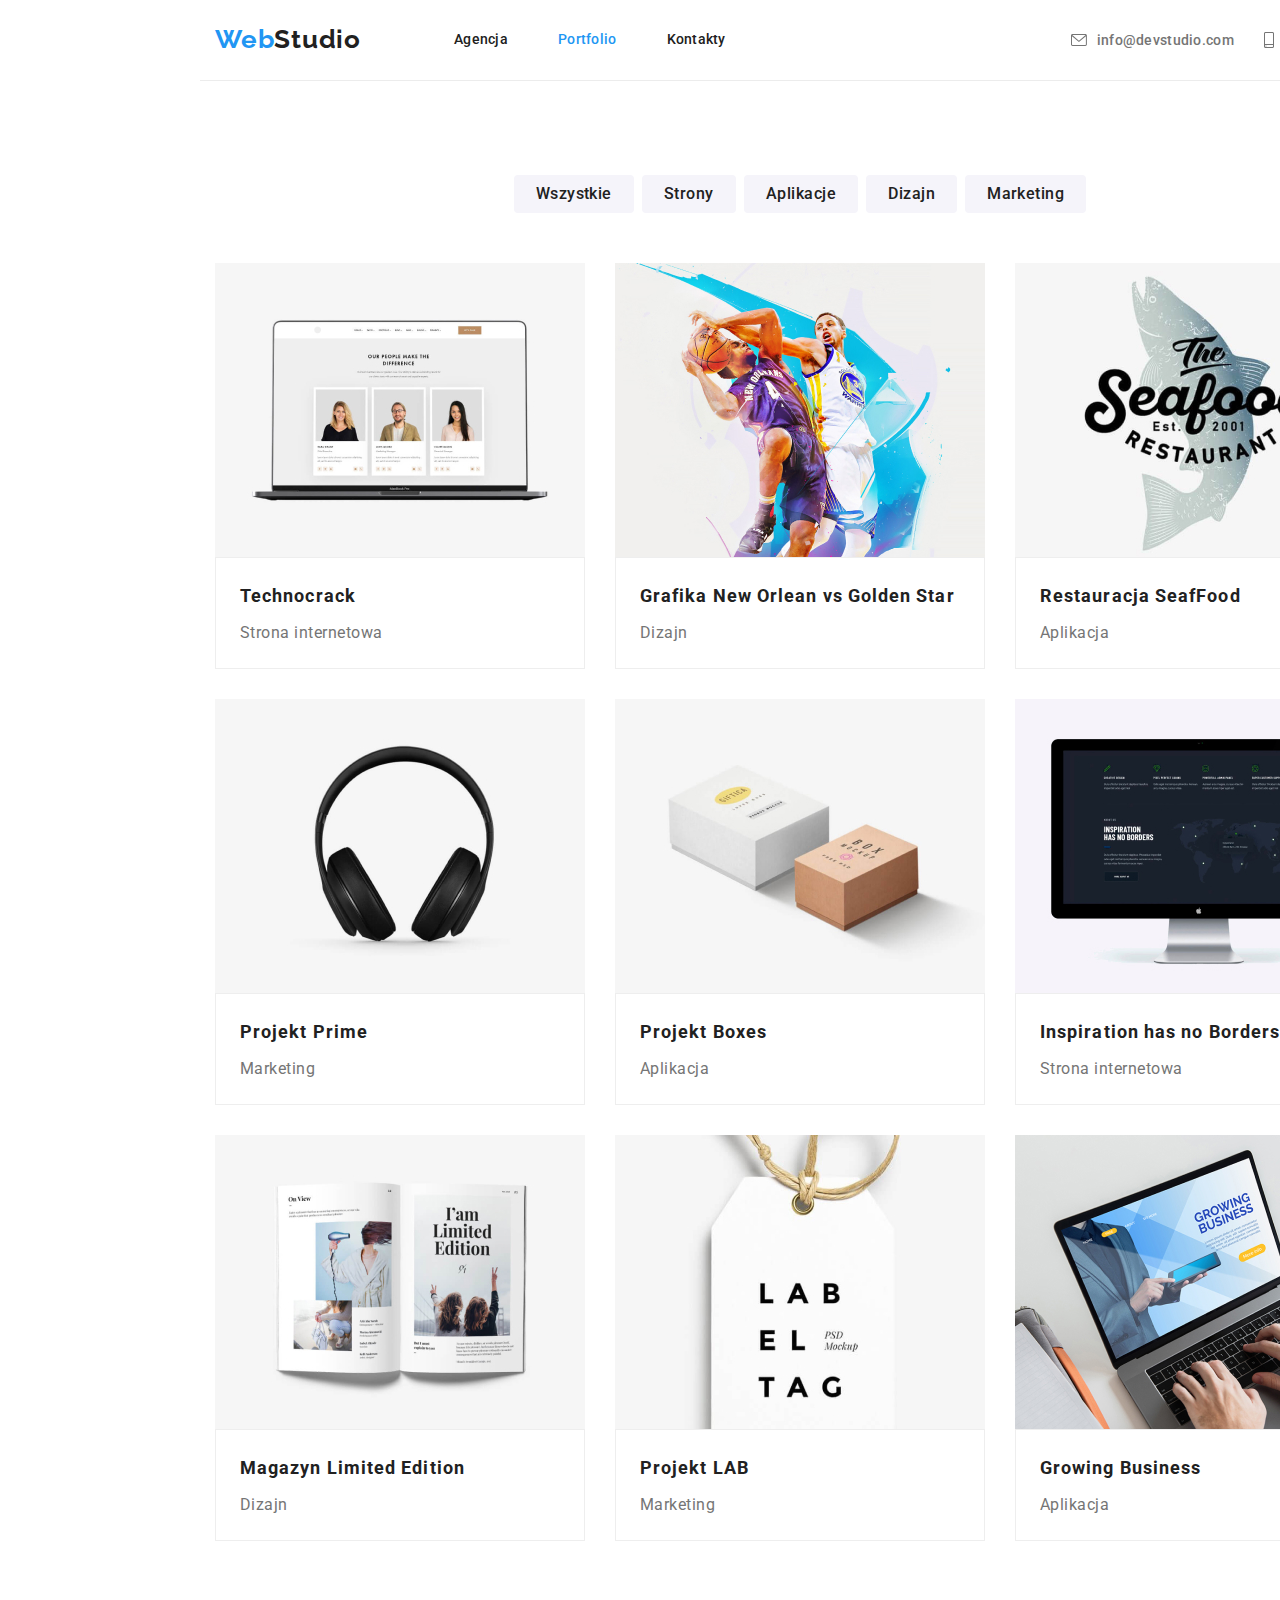
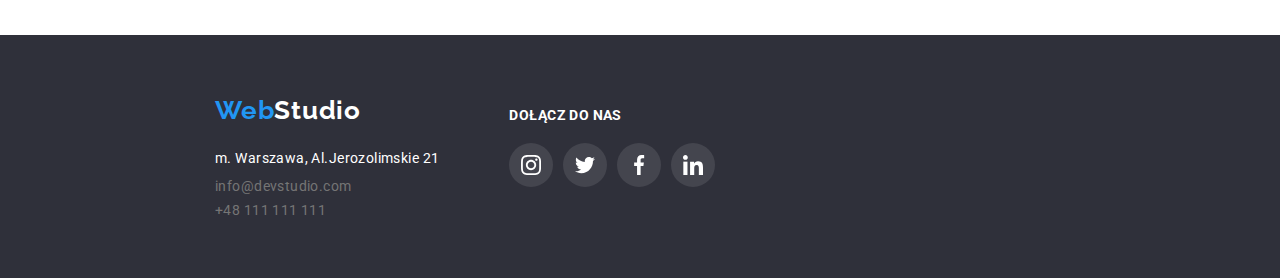
==== commit 685e120b: "zadanie 4" ====
--- a/portfolio.html
+++ b/portfolio.html
@@ -24,8 +24,8 @@
   <body class="container">
     <header class="strona naglowek odstep">
       <a class="logo logo-margines-lewy" href="index.html">
-        <span>Web</span>
-        <span class="logo-stopka-gora">Studio</span>
+        <p>Web</p>
+        <p class="logo-stopka-gora">Studio</p>
       </a>
       <nav style="padding-left: 93px">
         <a class="link" href="index.html">Agencja</a>
@@ -39,11 +39,25 @@
       <a
         class="kontakt"
         href="mailto:info@devstudio.com"
-        style="padding-left: 364px"
-        >info@devstudio.com</a
+        style="margin-left: 345px"
       >
-      <a class="kontakt" href="#" style="padding-left: 50px">+48 111 111 111</a>
+        <div class="kontakt-icon">
+          <svg width="16" height="12">
+            <use href="./images/icons.svg#icon-mail-koperta"></use>
+          </svg>
+          <p>info@devstudio.com</p>
+        </div>
+      </a>
+      <a class="kontakt" href="#" style="margin-left: 30px">
+        <div class="kontakt-icon">
+          <svg width="10" height="16">
+            <use href="./images/icons.svg#icon-phone"></use>
+          </svg>
+          <p>+48 111 111 111</p>
+        </div>
+      </a>
     </header>
+
     <main class="strona odstep-sekcji">
       <div class="wiersz-przyciskow">
         <button class="przycisk">Wszystkie</button>
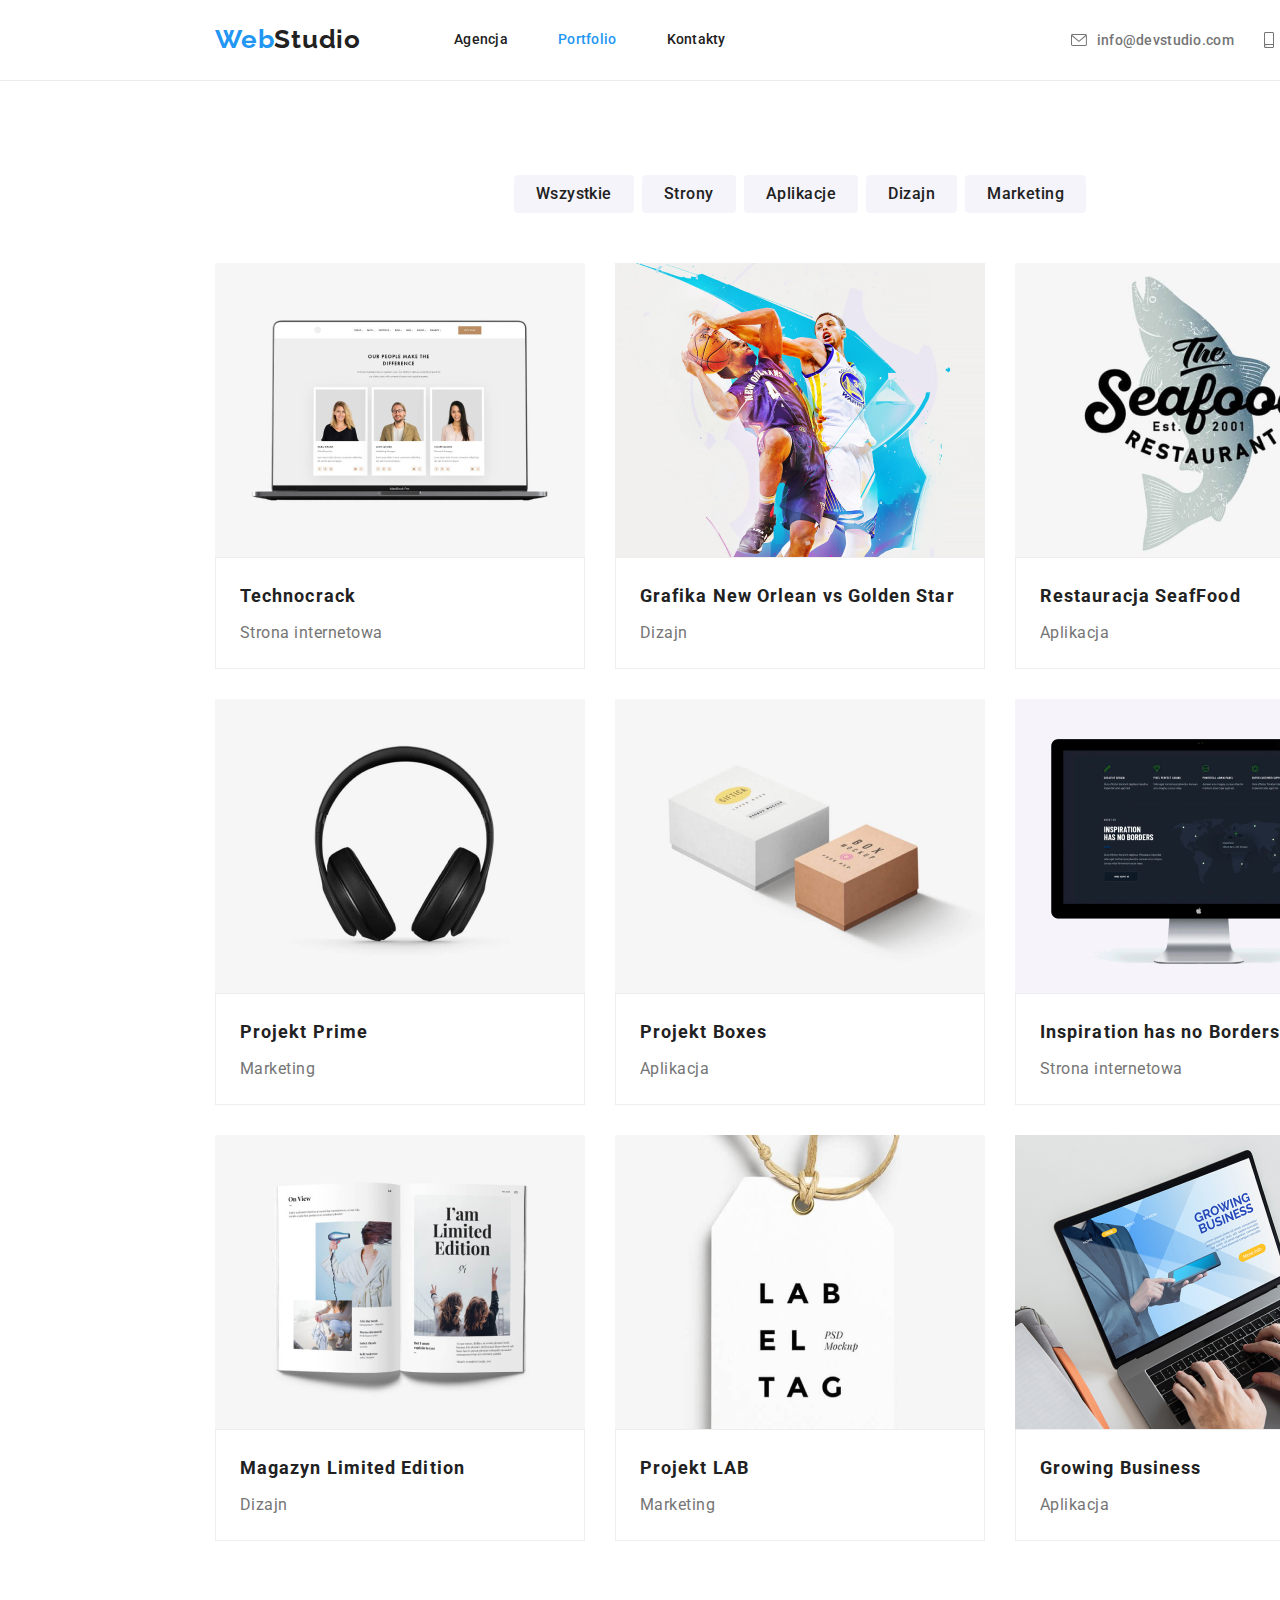
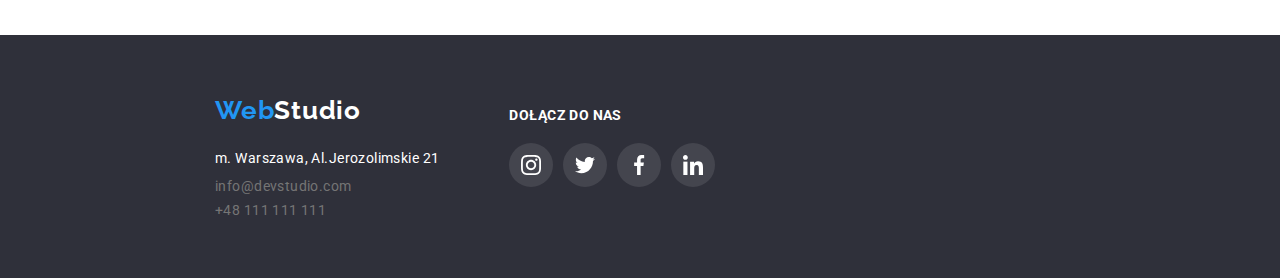
==== commit 96fede31: "Zadanie domowe 4" ====
--- a/portfolio.html
+++ b/portfolio.html
@@ -4,7 +4,7 @@
     <meta charset="UTF-8" />
     <meta http-equiv="X-UA-Compatible" content="IE=edge" />
     <meta name="viewport" content="width=device-width, initial-scale=1.0" />
-    <title>Zad-dom-2-Porfolio</title>
+    <title>Porfolio-4</title>
     <link rel="preconnect" href="https://fonts.googleapis.com" />
     <link rel="preconnect" href="https://fonts.gstatic.com" crossorigin />
     <link
@@ -22,42 +22,46 @@
     <link rel="stylesheet" href="./css/styles.css" />
   </head>
   <body class="container">
-    <header class="strona naglowek odstep">
-      <a class="logo logo-margines-lewy" href="index.html">
-        <p>Web</p>
-        <p class="logo-stopka-gora">Studio</p>
-      </a>
-      <nav style="padding-left: 93px">
-        <a class="link" href="index.html">Agencja</a>
-        <span style="padding-left: 46px"></span>
-        <a class="link" href=" portfolio.html" style="color: var(--kolor-logo)"
-          >Portfolio</a
+    <header class="odstep">
+      <div class="strona naglowek">
+        <a class="logo logo-margines-lewy" href="index.html">
+          <p>Web</p>
+          <p class="logo-stopka-gora">Studio</p>
+        </a>
+        <nav style="padding-left: 93px">
+          <a class="link" href="index.html">Agencja</a>
+          <span style="padding-left: 46px"></span>
+          <a
+            class="link"
+            href=" portfolio.html"
+            style="color: var(--kolor-logo)"
+            >Portfolio</a
+          >
+          <span style="padding-left: 46px"></span>
+          <a class="link" href="#">Kontakty</a>
+        </nav>
+        <a
+          class="kontakt"
+          href="mailto:info@devstudio.com"
+          style="margin-left: 345px"
         >
-        <span style="padding-left: 46px"></span>
-        <a class="link" href="#">Kontakty</a>
-      </nav>
-      <a
-        class="kontakt"
-        href="mailto:info@devstudio.com"
-        style="margin-left: 345px"
-      >
-        <div class="kontakt-icon">
-          <svg width="16" height="12">
-            <use href="./images/icons.svg#icon-mail-koperta"></use>
-          </svg>
-          <p>info@devstudio.com</p>
-        </div>
-      </a>
-      <a class="kontakt" href="#" style="margin-left: 30px">
-        <div class="kontakt-icon">
-          <svg width="10" height="16">
-            <use href="./images/icons.svg#icon-phone"></use>
-          </svg>
-          <p>+48 111 111 111</p>
-        </div>
-      </a>
+          <div class="kontakt-icon">
+            <svg width="16" height="12">
+              <use href="./images/icons.svg#icon-mail-koperta"></use>
+            </svg>
+            <p>info@devstudio.com</p>
+          </div>
+        </a>
+        <a class="kontakt" href="#" style="margin-left: 30px">
+          <div class="kontakt-icon">
+            <svg width="10" height="16">
+              <use href="./images/icons.svg#icon-phone"></use>
+            </svg>
+            <p>+48 111 111 111</p>
+          </div>
+        </a>
+      </div>
     </header>
-
     <main class="strona odstep-sekcji">
       <div class="wiersz-przyciskow">
         <button class="przycisk">Wszystkie</button>
@@ -138,7 +142,6 @@
         </div>
       </div>
     </main>
-
     <footer>
       <div class="stopka strona">
         <div>
@@ -158,7 +161,6 @@
             </p>
           </address>
         </div>
-
         <div>
           <p class="stopka-2">DOŁĄCZ DO NAS</p>
           <div class="icon-social-media-stopka">
--- a/css/styles.css
+++ b/css/styles.css
@@ -73,6 +73,11 @@
   margin-right: auto;
 }
 
+.odstep {
+  width: 1600px;
+  border-bottom: 1px solid var(--kolor-margines-poziomy);
+}
+
 .odstep-sekcji {
   padding: 94px 0px;
 }
@@ -119,14 +124,20 @@
 
 .ogloszenie {
   text-align: center;
-  background-color: var(--kolor-stopka);
   padding-top: 200px;
   padding-bottom: 200px;
   background-image: url("../images/tlo.png");
-}
-
-.odstep {
-  border-bottom: 1px solid var(--kolor-margines-poziomy);
+  position: relative;
+}
+
+.ogloszenie::after {
+  position: absolute;
+  content: "";
+  top: 0;
+  left: 0;
+  width: 100%;
+  height: 100%;
+  background-color: rgba(47, 48, 58, 0.4);
 }
 
 .logo {
@@ -200,8 +211,8 @@
   font-weight: 400;
 }
 
-.kontakt a:hover,
-.kontakt a:focus {
+.naglowek a:hover,
+.naglowek a:focus {
   color: var(--kolor-logo);
 }
 
